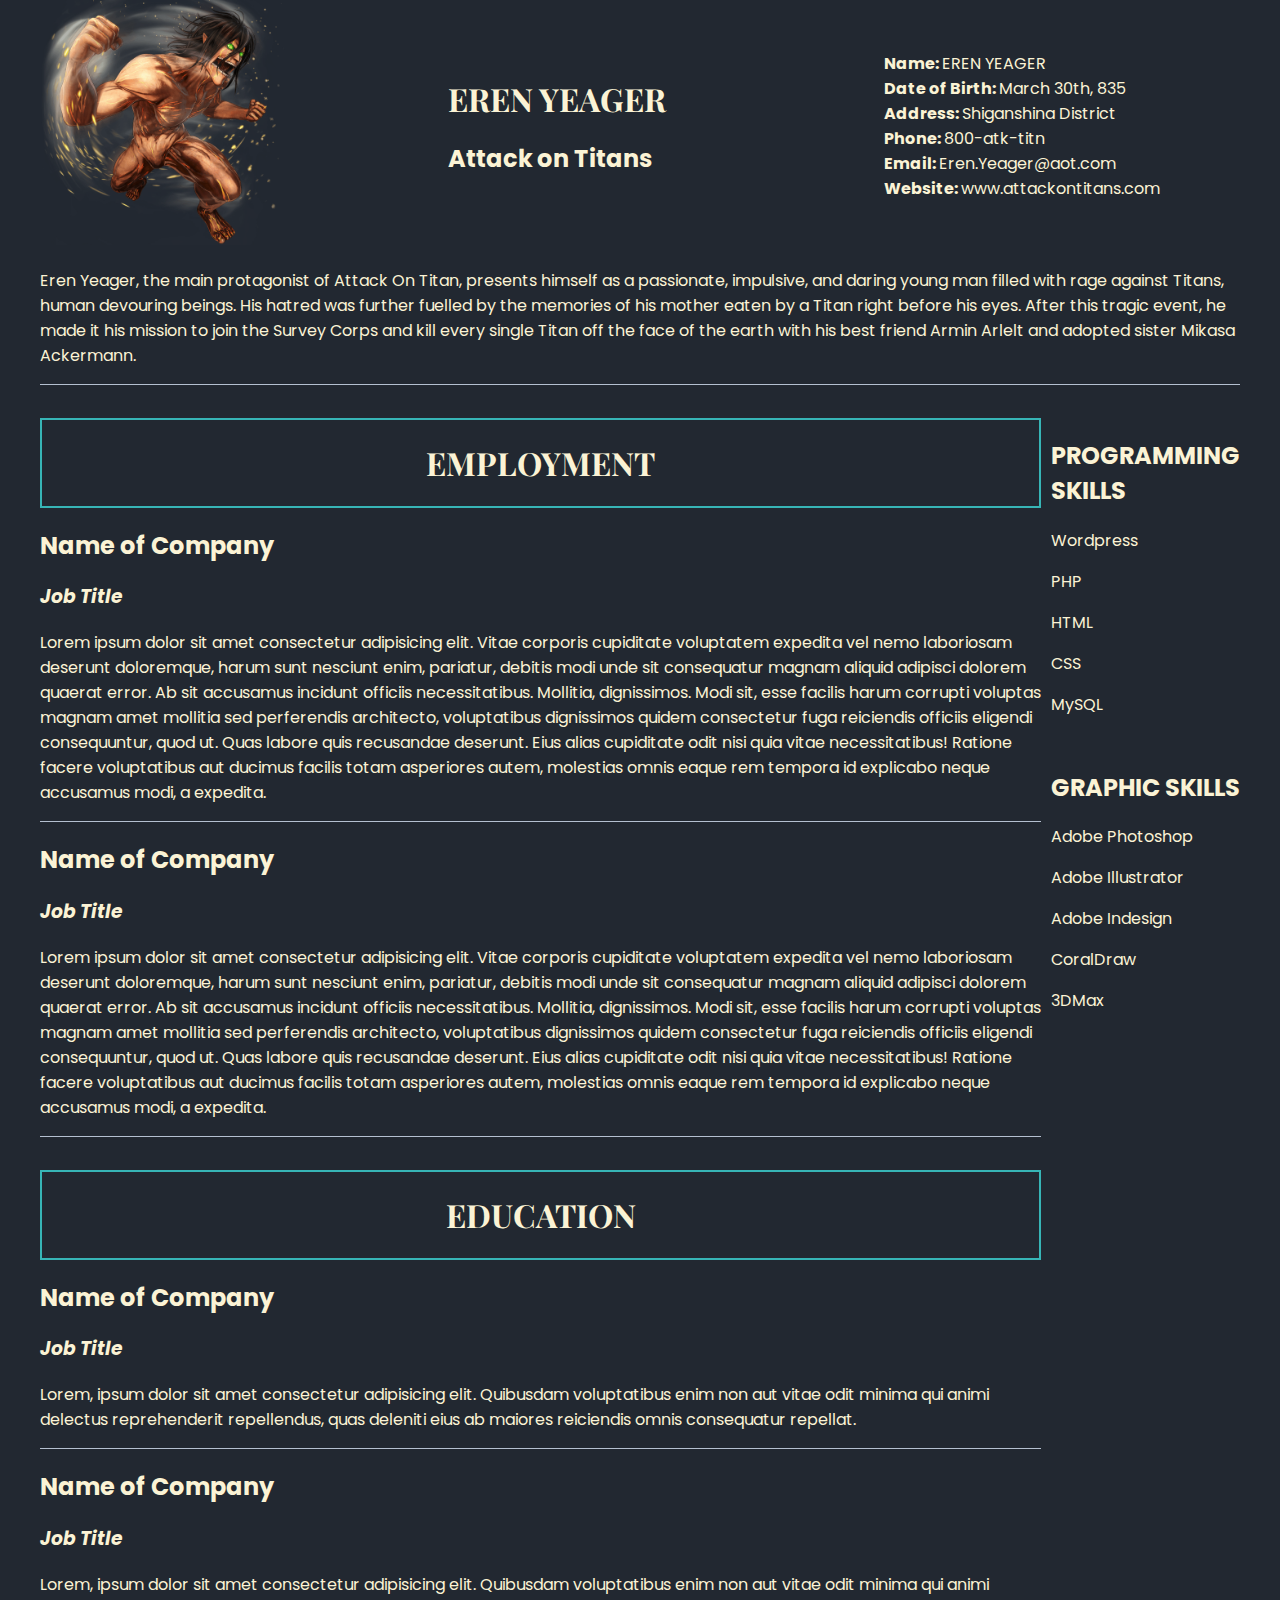
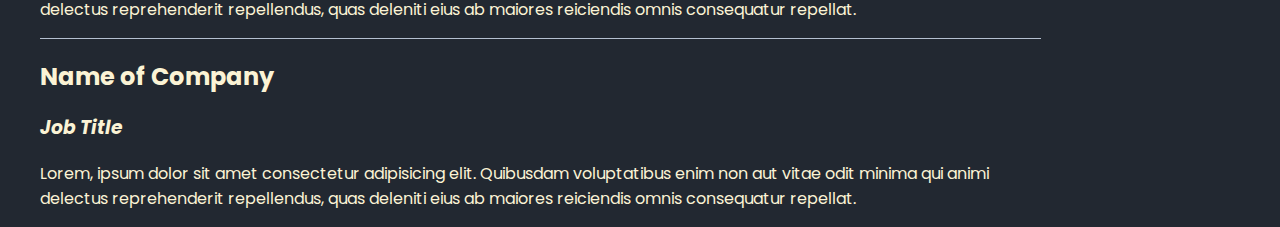
==== index.html @ 0312280b "Online-Resume" ====
<!DOCTYPE html>
<html lang="en">
  <head>
    <meta charset="UTF-8" />
    <meta name="viewport" content="width=device-width, initial-scale=1.0" />
    <link rel="preconnect" href="https://fonts.googleapis.com" />
    <link rel="preconnect" href="https://fonts.gstatic.com" crossorigin />
    <link
      href="https://fonts.googleapis.com/css2?family=Playfair+Display:ital,wght@0,400..900;1,400..900&family=Poppins:ital,wght@0,100;0,200;0,300;0,400;0,500;0,600;0,700;0,800;0,900;1,100;1,200;1,300;1,400;1,500;1,600;1,700;1,800;1,900&display=swap"
      rel="stylesheet"
    />
    <link rel="stylesheet" href="./css/styles.css" />
    <title>Employment Profile</title>
  </head>
  <body>
    <!-- Section 1 -->
    <div class="wrapper">
      <header>
        <a href="#"
          ><img
            src="./images/erenyeager3.png"
            alt="Eren Yeager Image"
        /></a>
        <div class="title">
          <h1>EREN YEAGER</h1>
          <h2>Attack on Titans</h2>
        </div>

        <nav>
          <ul>
            <li><strong>Name: </strong>EREN YEAGER</li>
            <li><strong>Date of Birth: </strong>March 30th, 835</li>
            <li><strong>Address: </strong>Shiganshina District</li>
            <li><strong>Phone: </strong>800-atk-titn</li>
            <li><strong>Email: </strong>Eren.Yeager@aot.com</li>
            <li><strong>Website: </strong>www.attackontitans.com</li>
          </ul>
        </nav>
      </header>

      <div class="description">
        <p>
          Eren Yeager, the main protagonist of Attack On Titan, presents himself
          as a passionate, impulsive, and daring young man filled with rage
          against Titans, human devouring beings. His hatred was further fuelled
          by the memories of his mother eaten by a Titan right before his eyes.
          After this tragic event, he made it his mission to join the Survey
          Corps and kill every single Titan off the face of the earth with his
          best friend Armin Arlelt and adopted sister Mikasa Ackermann.
        </p>
      </div>

      <hr >
      <br />

      <!-- Section 2 -->

      <main class="container">
        <div class="containbox">
          <div class="left-col-top">
            <div class="title2">
              <h1>EMPLOYMENT</h1>
            </div>

            <div class="sub-heading-1">
              <h2>Name of Company</h2>
              <h3><i>Job Title</i></h3>
              <p>
                Lorem ipsum dolor sit amet consectetur adipisicing elit. Vitae
                corporis cupiditate voluptatem expedita vel nemo laboriosam
                deserunt doloremque, harum sunt nesciunt enim, pariatur, debitis
                modi unde sit consequatur magnam aliquid adipisci dolorem
                quaerat error. Ab sit accusamus incidunt officiis
                necessitatibus. Mollitia, dignissimos. Modi sit, esse facilis
                harum corrupti voluptas magnam amet mollitia sed perferendis
                architecto, voluptatibus dignissimos quidem consectetur fuga
                reiciendis officiis eligendi consequuntur, quod ut. Quas labore
                quis recusandae deserunt. Eius alias cupiditate odit nisi quia
                vitae necessitatibus! Ratione facere voluptatibus aut ducimus
                facilis totam asperiores autem, molestias omnis eaque rem
                tempora id explicabo neque accusamus modi, a expedita.
              </p>
              <hr>
              <h2>Name of Company</h2>
              <h3><i>Job Title</i></h3>
              <p>
                Lorem ipsum dolor sit amet consectetur adipisicing elit. Vitae
                corporis cupiditate voluptatem expedita vel nemo laboriosam
                deserunt doloremque, harum sunt nesciunt enim, pariatur, debitis
                modi unde sit consequatur magnam aliquid adipisci dolorem
                quaerat error. Ab sit accusamus incidunt officiis
                necessitatibus. Mollitia, dignissimos. Modi sit, esse facilis
                harum corrupti voluptas magnam amet mollitia sed perferendis
                architecto, voluptatibus dignissimos quidem consectetur fuga
                reiciendis officiis eligendi consequuntur, quod ut. Quas labore
                quis recusandae deserunt. Eius alias cupiditate odit nisi quia
                vitae necessitatibus! Ratione facere voluptatibus aut ducimus
                facilis totam asperiores autem, molestias omnis eaque rem
                tempora id explicabo neque accusamus modi, a expedita.
              </p>
            </div>
          </div>
          <hr>
          <br>
          <div class="left-col-bot">
            <div class="title3">
              <h1>EDUCATION</h1>
            </div>

            <div class="sub-heading-2">
              <h2>Name of Company</h2>
              <h3><i>Job Title</i></h3>
              <p>
                Lorem, ipsum dolor sit amet consectetur adipisicing elit.
                Quibusdam voluptatibus enim non aut vitae odit minima qui animi
                delectus reprehenderit repellendus, quas deleniti eius ab
                maiores reiciendis omnis consequatur repellat.
              </p>
              <hr>
              <h2>Name of Company</h2>
              <h3><i>Job Title</i></h3>
              <p>
                Lorem, ipsum dolor sit amet consectetur adipisicing elit.
                Quibusdam voluptatibus enim non aut vitae odit minima qui animi
                delectus reprehenderit repellendus, quas deleniti eius ab
                maiores reiciendis omnis consequatur repellat.
              </p>
              <hr>
              <h2>Name of Company</h2>
              <h3><i>Job Title</i></h3>
              <p>
                Lorem, ipsum dolor sit amet consectetur adipisicing elit.
                Quibusdam voluptatibus enim non aut vitae odit minima qui animi
                delectus reprehenderit repellendus, quas deleniti eius ab
                maiores reiciendis omnis consequatur repellat.
              </p>
            </div>
          </div>
        </div>
        <div class="right-column">
        <div class="right-col-top">
          <div class="prog-skills">
            <h2>PROGRAMMING SKILLS</h2>
            <p>Wordpress</p>
            <p>PHP</p>
            <p>HTML</p>
            <p>CSS</p>
            <p>MySQL</p>
          </div>
        </div>
        <hr>
        <div class="right-col-bottom">
          <h2>GRAPHIC SKILLS</h2>
          <p>Adobe Photoshop</p>
          <p>Adobe Illustrator</p>
          <p>Adobe Indesign</p>
          <p>CoralDraw</p>
          <p>3DMax</p>
        </div>
      </div>
      </main>
    </div>
  </body>
</html>
---- css/styles.css ----
html {
  /* font-size: 62.5%; */
}

body {
  margin: auto;
  font-family: 'Poppins';
  /* background-color: #3D3B40; */
  background-color: #222831;
  color: #fbf3d5;
}

.wrapper {
  max-width: 1200px;
  margin: 0 auto;
  padding: 0 auto;
}

.container {
  display: flex;
  justify-content: center;
  align-content: center;
}

.right-column {
  display: flex;
  flex-direction: column;
  justify-content: flex-start;
  align-content: center;
  padding-left: 10px;
}

header {
  display: flex;
  justify-content: flex-start;
  align-items: center;
  }

h1 {
  font-family: 'Playfair Display';
}

img {
  max-width: 60%;
}

a {
  /* min-width: 33%; */
}

.title {
  min-width: 33%;
  float: left;
}

nav {
  min-width: 33%;
}

.title2,
.title3 {
  width: auto;
  height: auto;
  border: 2px solid #37b5b6;
  text-align: center;
  /* background-color: pink; */
  transition-property: width, height;
  transition-duration: 2s;
}
.title2:hover,
.title3:hover {
  width: auto;
  height: auto;
  border: 2px solid white;
}

hr {
  height: 1px;
  background-color: #b5c0d0;
  border: none;
}

li {
  list-style: none;
}

@media only screen and (max-width: 600px) {
  body {
    background: #222831;
    flex-direction: column;
  }

  .wrapper {
    max-width: 600px;
    margin: 0 auto;
    padding: 0 auto;
  }

  .container {
    /* width: 200px; */
  }

  h1 {
    font-size: 18px;
  }
}
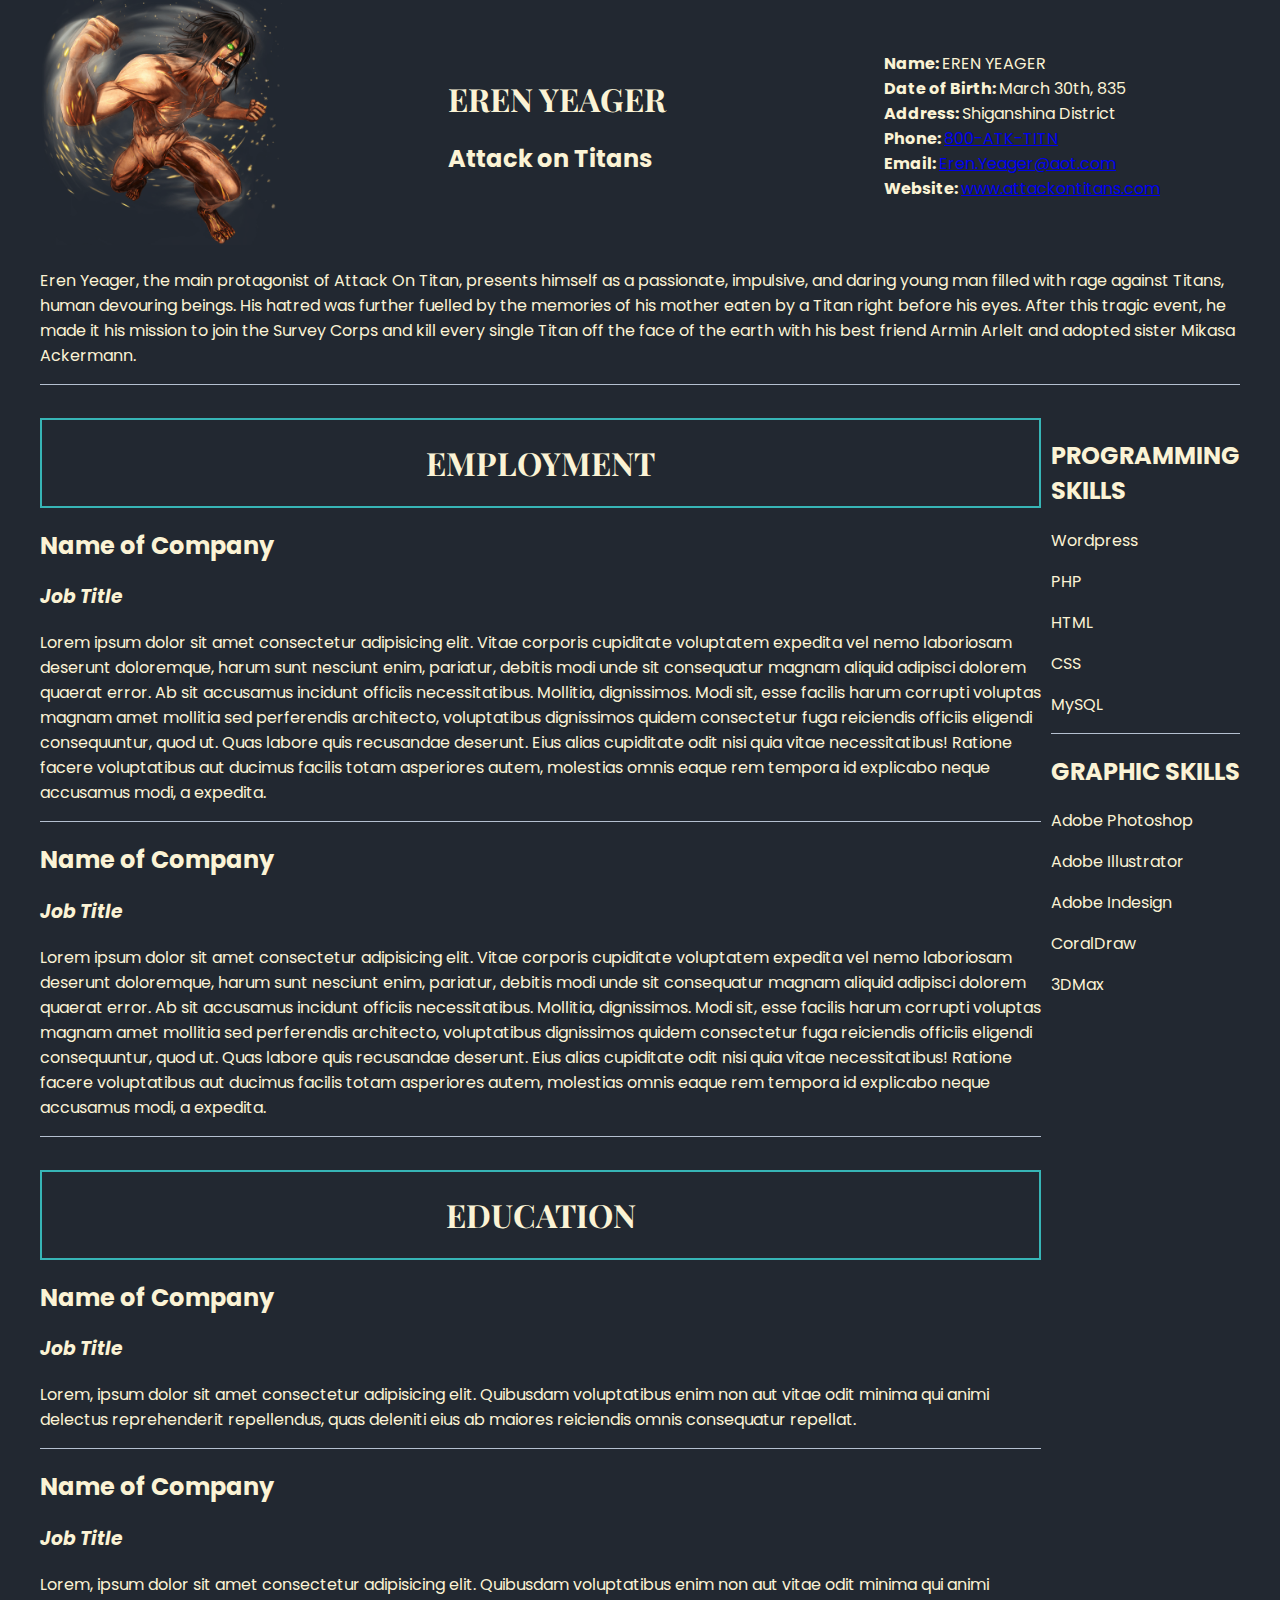
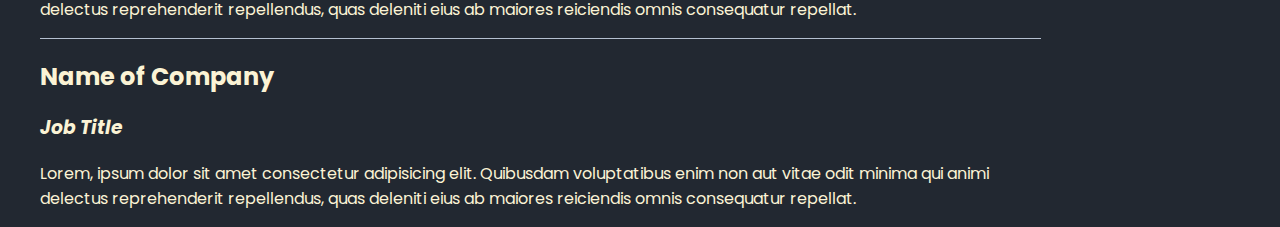
==== commit ba7e84ff: "fixed list and added proper link" ====
--- a/index.html
+++ b/index.html
@@ -31,9 +31,18 @@
             <li><strong>Name: </strong>EREN YEAGER</li>
             <li><strong>Date of Birth: </strong>March 30th, 835</li>
             <li><strong>Address: </strong>Shiganshina District</li>
-            <li><strong>Phone: </strong>800-atk-titn</li>
-            <li><strong>Email: </strong>Eren.Yeager@aot.com</li>
-            <li><strong>Website: </strong>www.attackontitans.com</li>
+            <li>
+              <strong>Phone: </strong
+              ><a href="tel:+800-atk-titn">800-ATK-TITN</a>
+            </li>
+            <li>
+              <strong>Email: </strong
+              ><a href="mailto:Eren.Yeager@aot.com">Eren.Yeager@aot.com</a>
+            </li>
+            <li>
+              <strong>Website: </strong
+              ><a href="www.attackontitans.com">www.attackontitans.com</a>
+            </li>
           </ul>
         </nav>
       </header>
@@ -156,6 +165,7 @@
           <p>Adobe Indesign</p>
           <p>CoralDraw</p>
           <p>3DMax</p>
+          
         </div>
       </div>
       </main>
--- a/css/styles.css
+++ b/css/styles.css
@@ -1,7 +1,3 @@
-html {
-  /* font-size: 62.5%; */
-}
-
 body {
   margin: auto;
   font-family: 'Poppins';
@@ -17,16 +13,17 @@
 }
 
 .container {
-  display: flex;
-  justify-content: center;
-  align-content: center;
+    display: flex;
+    /* flex: 2; */
+    /* justify-content: center; */
+  /* align-content: center; */
 }
 
 .right-column {
-  display: flex;
+  /* display: flex;
   flex-direction: column;
   justify-content: flex-start;
-  align-content: center;
+  /* align-content: center; */
   padding-left: 10px;
 }
 
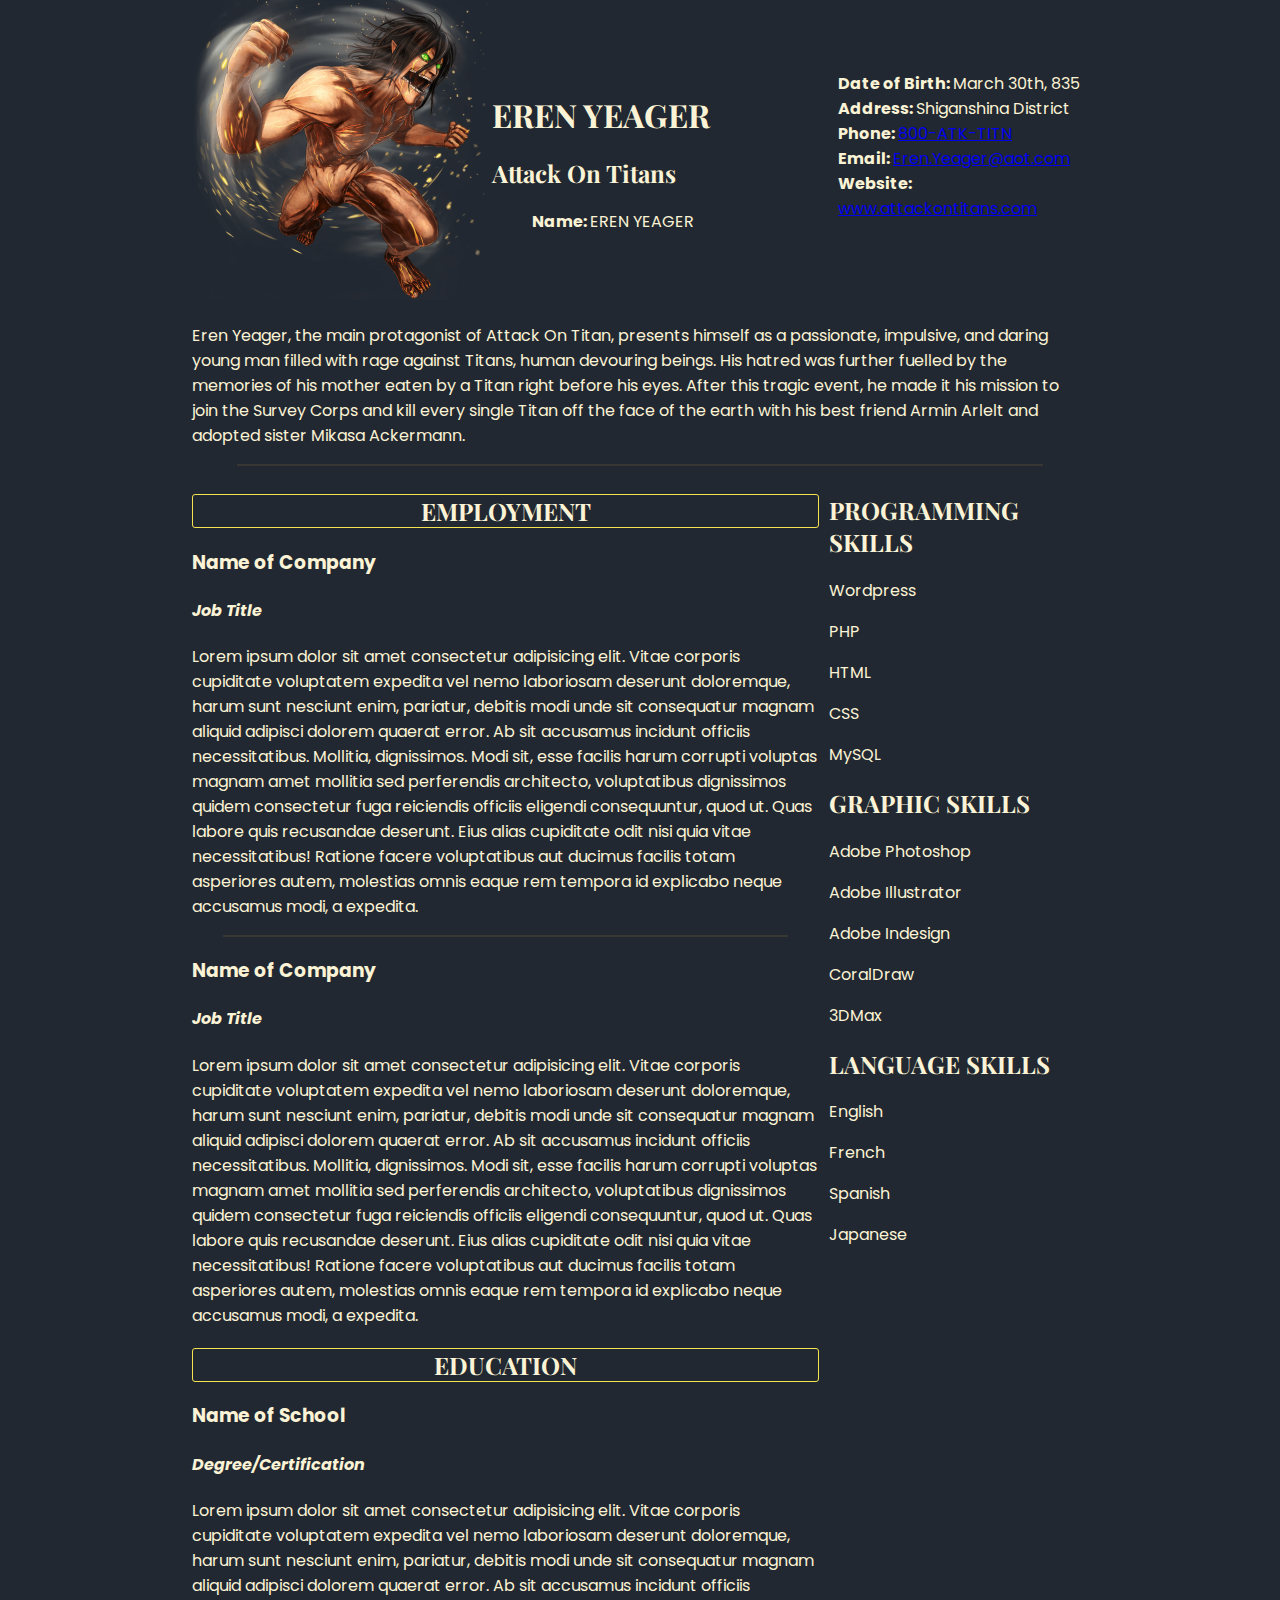
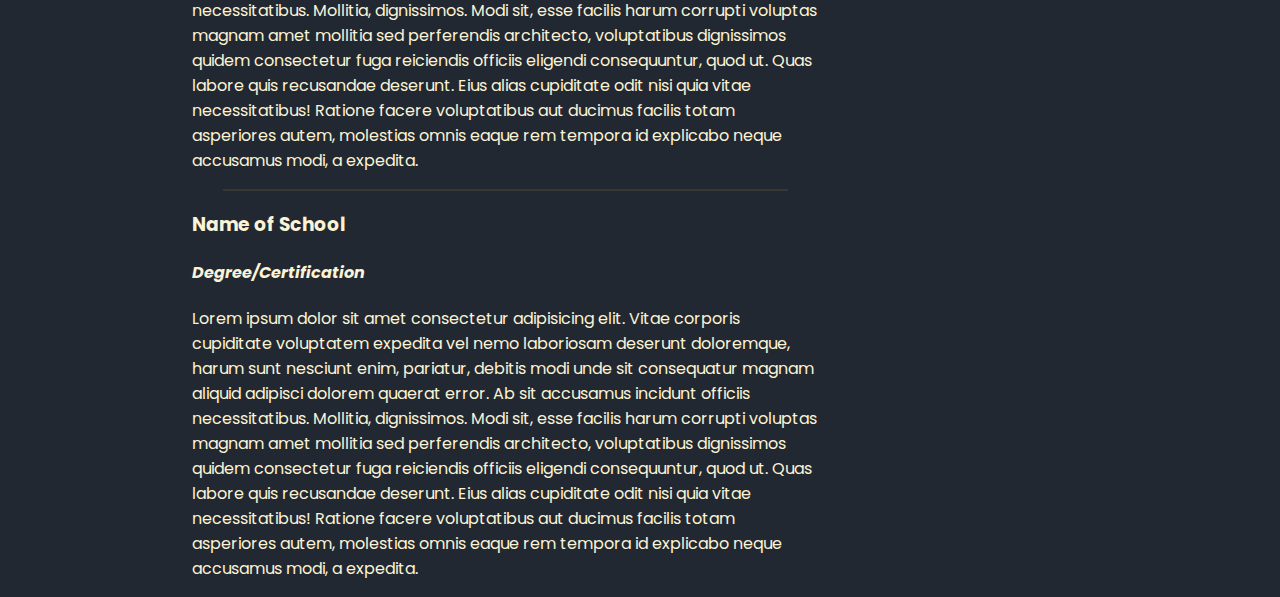
==== commit d695e092: "Removed revised html and css style 2, cleaner code to final project" ====
--- a/index.html
+++ b/index.html
@@ -3,172 +3,166 @@
   <head>
     <meta charset="UTF-8" />
     <meta name="viewport" content="width=device-width, initial-scale=1.0" />
-    <link rel="preconnect" href="https://fonts.googleapis.com" />
-    <link rel="preconnect" href="https://fonts.gstatic.com" crossorigin />
+    <link rel="stylesheet" href="./css/styles.css" />
+
     <link
       href="https://fonts.googleapis.com/css2?family=Playfair+Display:ital,wght@0,400..900;1,400..900&family=Poppins:ital,wght@0,100;0,200;0,300;0,400;0,500;0,600;0,700;0,800;0,900;1,100;1,200;1,300;1,400;1,500;1,600;1,700;1,800;1,900&display=swap"
       rel="stylesheet"
     />
-    <link rel="stylesheet" href="./css/styles.css" />
-    <title>Employment Profile</title>
+
+    <title>Resume</title>
   </head>
   <body>
-    <!-- Section 1 -->
-    <div class="wrapper">
-      <header>
-        <a href="#"
-          ><img
-            src="./images/erenyeager3.png"
-            alt="Eren Yeager Image"
-        /></a>
-        <div class="title">
+    <header class="primary-header">
+      <div class="flex-container">
+        <div class="logo">
+          <a href="#"
+            ><img src="./images/erenyeager3.png" alt="EREN YEAGER"
+          /></a>
+        </div>
+        <div class="name-sub-desc">
           <h1>EREN YEAGER</h1>
-          <h2>Attack on Titans</h2>
+          <h2>Attack On Titans</h2>
+
+          <article class="primary-navigation">
+            <ul>
+              <li><strong>Name: </strong>EREN YEAGER</li>
+              <li><strong>Date of Birth: </strong>March 30th, 835</li>
+              <li><strong>Address: </strong>Shiganshina District</li>
+              <li>
+                <strong>Phone: </strong
+                ><a href="tel:+800-atk-titn">800-ATK-TITN</a>
+              </li>
+              <li>
+                <strong>Email: </strong
+                ><a href="mailto:Eren.Yeager@aot.com">Eren.Yeager@aot.com</a>
+              </li>
+              <li>
+                <strong>Website: </strong
+                ><a href="www.attackontitans.com">www.attackontitans.com</a>
+              </li>
+            </ul>
+          </article>
         </div>
+      </div>
+    </header>
 
-        <nav>
-          <ul>
-            <li><strong>Name: </strong>EREN YEAGER</li>
-            <li><strong>Date of Birth: </strong>March 30th, 835</li>
-            <li><strong>Address: </strong>Shiganshina District</li>
-            <li>
-              <strong>Phone: </strong
-              ><a href="tel:+800-atk-titn">800-ATK-TITN</a>
-            </li>
-            <li>
-              <strong>Email: </strong
-              ><a href="mailto:Eren.Yeager@aot.com">Eren.Yeager@aot.com</a>
-            </li>
-            <li>
-              <strong>Website: </strong
-              ><a href="www.attackontitans.com">www.attackontitans.com</a>
-            </li>
-          </ul>
-        </nav>
-      </header>
+    <article class="primary-desc">
+      <p class="intro">
+        Eren Yeager, the main protagonist of Attack On Titan, presents himself
+        as a passionate, impulsive, and daring young man filled with rage
+        against Titans, human devouring beings. His hatred was further fuelled
+        by the memories of his mother eaten by a Titan right before his eyes.
+        After this tragic event, he made it his mission to join the Survey Corps
+        and kill every single Titan off the face of the earth with his best
+        friend Armin Arlelt and adopted sister Mikasa Ackermann.
+      </p>
+    </article>
 
-      <div class="description">
-        <p>
-          Eren Yeager, the main protagonist of Attack On Titan, presents himself
-          as a passionate, impulsive, and daring young man filled with rage
-          against Titans, human devouring beings. His hatred was further fuelled
-          by the memories of his mother eaten by a Titan right before his eyes.
-          After this tragic event, he made it his mission to join the Survey
-          Corps and kill every single Titan off the face of the earth with his
-          best friend Armin Arlelt and adopted sister Mikasa Ackermann.
-        </p>
+    <hr />
+
+    <main class="main-section">
+      <div class="employment-education">
+        <section class="employment">
+          <h2 class="employment-title">EMPLOYMENT</h2>
+          <h3>Name of Company</h3>
+          <h4 class="emp-font">Job Title</h4>
+          <p>
+            Lorem ipsum dolor sit amet consectetur adipisicing elit. Vitae
+            corporis cupiditate voluptatem expedita vel nemo laboriosam deserunt
+            doloremque, harum sunt nesciunt enim, pariatur, debitis modi unde
+            sit consequatur magnam aliquid adipisci dolorem quaerat error. Ab
+            sit accusamus incidunt officiis necessitatibus. Mollitia,
+            dignissimos. Modi sit, esse facilis harum corrupti voluptas magnam
+            amet mollitia sed perferendis architecto, voluptatibus dignissimos
+            quidem consectetur fuga reiciendis officiis eligendi consequuntur,
+            quod ut. Quas labore quis recusandae deserunt. Eius alias cupiditate
+            odit nisi quia vitae necessitatibus! Ratione facere voluptatibus aut
+            ducimus facilis totam asperiores autem, molestias omnis eaque rem
+            tempora id explicabo neque accusamus modi, a expedita.
+          </p>
+
+          <hr />
+
+          <h3>Name of Company</h3>
+          <h4 class="emp-font">Job Title</h4>
+          <p>
+            Lorem ipsum dolor sit amet consectetur adipisicing elit. Vitae
+            corporis cupiditate voluptatem expedita vel nemo laboriosam deserunt
+            doloremque, harum sunt nesciunt enim, pariatur, debitis modi unde
+            sit consequatur magnam aliquid adipisci dolorem quaerat error. Ab
+            sit accusamus incidunt officiis necessitatibus. Mollitia,
+            dignissimos. Modi sit, esse facilis harum corrupti voluptas magnam
+            amet mollitia sed perferendis architecto, voluptatibus dignissimos
+            quidem consectetur fuga reiciendis officiis eligendi consequuntur,
+            quod ut. Quas labore quis recusandae deserunt. Eius alias cupiditate
+            odit nisi quia vitae necessitatibus! Ratione facere voluptatibus aut
+            ducimus facilis totam asperiores autem, molestias omnis eaque rem
+            tempora id explicabo neque accusamus modi, a expedita.
+          </p>
+        </section>
+
+        <section class="education">
+          <h2 class="education-title">EDUCATION</h2>
+          <h3>Name of School</h3>
+          <h4 class="edu-font">Degree/Certification</h4>
+          <p>
+            Lorem ipsum dolor sit amet consectetur adipisicing elit. Vitae
+            corporis cupiditate voluptatem expedita vel nemo laboriosam deserunt
+            doloremque, harum sunt nesciunt enim, pariatur, debitis modi unde
+            sit consequatur magnam aliquid adipisci dolorem quaerat error. Ab
+            sit accusamus incidunt officiis necessitatibus. Mollitia,
+            dignissimos. Modi sit, esse facilis harum corrupti voluptas magnam
+            amet mollitia sed perferendis architecto, voluptatibus dignissimos
+            quidem consectetur fuga reiciendis officiis eligendi consequuntur,
+            quod ut. Quas labore quis recusandae deserunt. Eius alias cupiditate
+            odit nisi quia vitae necessitatibus! Ratione facere voluptatibus aut
+            ducimus facilis totam asperiores autem, molestias omnis eaque rem
+            tempora id explicabo neque accusamus modi, a expedita.
+          </p>
+
+          <hr />
+
+          <h3>Name of School</h3>
+          <h4 class="edu-font">Degree/Certification</h4>
+          <p>
+            Lorem ipsum dolor sit amet consectetur adipisicing elit. Vitae
+            corporis cupiditate voluptatem expedita vel nemo laboriosam deserunt
+            doloremque, harum sunt nesciunt enim, pariatur, debitis modi unde
+            sit consequatur magnam aliquid adipisci dolorem quaerat error. Ab
+            sit accusamus incidunt officiis necessitatibus. Mollitia,
+            dignissimos. Modi sit, esse facilis harum corrupti voluptas magnam
+            amet mollitia sed perferendis architecto, voluptatibus dignissimos
+            quidem consectetur fuga reiciendis officiis eligendi consequuntur,
+            quod ut. Quas labore quis recusandae deserunt. Eius alias cupiditate
+            odit nisi quia vitae necessitatibus! Ratione facere voluptatibus aut
+            ducimus facilis totam asperiores autem, molestias omnis eaque rem
+            tempora id explicabo neque accusamus modi, a expedita.
+          </p>
+        </section>
       </div>
 
-      <hr >
-      <br />
+      <aside class="skills-list">
+        <h2>PROGRAMMING SKILLS</h2>
+        <p>Wordpress</p>
+        <p>PHP</p>
+        <p>HTML</p>
+        <p>CSS</p>
+        <p>MySQL</p>
 
-      <!-- Section 2 -->
+        <h2>GRAPHIC SKILLS</h2>
+        <p>Adobe Photoshop</p>
+        <p>Adobe Illustrator</p>
+        <p>Adobe Indesign</p>
+        <p>CoralDraw</p>
+        <p>3DMax</p>
 
-      <main class="container">
-        <div class="containbox">
-          <div class="left-col-top">
-            <div class="title2">
-              <h1>EMPLOYMENT</h1>
-            </div>
-
-            <div class="sub-heading-1">
-              <h2>Name of Company</h2>
-              <h3><i>Job Title</i></h3>
-              <p>
-                Lorem ipsum dolor sit amet consectetur adipisicing elit. Vitae
-                corporis cupiditate voluptatem expedita vel nemo laboriosam
-                deserunt doloremque, harum sunt nesciunt enim, pariatur, debitis
-                modi unde sit consequatur magnam aliquid adipisci dolorem
-                quaerat error. Ab sit accusamus incidunt officiis
-                necessitatibus. Mollitia, dignissimos. Modi sit, esse facilis
-                harum corrupti voluptas magnam amet mollitia sed perferendis
-                architecto, voluptatibus dignissimos quidem consectetur fuga
-                reiciendis officiis eligendi consequuntur, quod ut. Quas labore
-                quis recusandae deserunt. Eius alias cupiditate odit nisi quia
-                vitae necessitatibus! Ratione facere voluptatibus aut ducimus
-                facilis totam asperiores autem, molestias omnis eaque rem
-                tempora id explicabo neque accusamus modi, a expedita.
-              </p>
-              <hr>
-              <h2>Name of Company</h2>
-              <h3><i>Job Title</i></h3>
-              <p>
-                Lorem ipsum dolor sit amet consectetur adipisicing elit. Vitae
-                corporis cupiditate voluptatem expedita vel nemo laboriosam
-                deserunt doloremque, harum sunt nesciunt enim, pariatur, debitis
-                modi unde sit consequatur magnam aliquid adipisci dolorem
-                quaerat error. Ab sit accusamus incidunt officiis
-                necessitatibus. Mollitia, dignissimos. Modi sit, esse facilis
-                harum corrupti voluptas magnam amet mollitia sed perferendis
-                architecto, voluptatibus dignissimos quidem consectetur fuga
-                reiciendis officiis eligendi consequuntur, quod ut. Quas labore
-                quis recusandae deserunt. Eius alias cupiditate odit nisi quia
-                vitae necessitatibus! Ratione facere voluptatibus aut ducimus
-                facilis totam asperiores autem, molestias omnis eaque rem
-                tempora id explicabo neque accusamus modi, a expedita.
-              </p>
-            </div>
-          </div>
-          <hr>
-          <br>
-          <div class="left-col-bot">
-            <div class="title3">
-              <h1>EDUCATION</h1>
-            </div>
-
-            <div class="sub-heading-2">
-              <h2>Name of Company</h2>
-              <h3><i>Job Title</i></h3>
-              <p>
-                Lorem, ipsum dolor sit amet consectetur adipisicing elit.
-                Quibusdam voluptatibus enim non aut vitae odit minima qui animi
-                delectus reprehenderit repellendus, quas deleniti eius ab
-                maiores reiciendis omnis consequatur repellat.
-              </p>
-              <hr>
-              <h2>Name of Company</h2>
-              <h3><i>Job Title</i></h3>
-              <p>
-                Lorem, ipsum dolor sit amet consectetur adipisicing elit.
-                Quibusdam voluptatibus enim non aut vitae odit minima qui animi
-                delectus reprehenderit repellendus, quas deleniti eius ab
-                maiores reiciendis omnis consequatur repellat.
-              </p>
-              <hr>
-              <h2>Name of Company</h2>
-              <h3><i>Job Title</i></h3>
-              <p>
-                Lorem, ipsum dolor sit amet consectetur adipisicing elit.
-                Quibusdam voluptatibus enim non aut vitae odit minima qui animi
-                delectus reprehenderit repellendus, quas deleniti eius ab
-                maiores reiciendis omnis consequatur repellat.
-              </p>
-            </div>
-          </div>
-        </div>
-        <div class="right-column">
-        <div class="right-col-top">
-          <div class="prog-skills">
-            <h2>PROGRAMMING SKILLS</h2>
-            <p>Wordpress</p>
-            <p>PHP</p>
-            <p>HTML</p>
-            <p>CSS</p>
-            <p>MySQL</p>
-          </div>
-        </div>
-        <hr>
-        <div class="right-col-bottom">
-          <h2>GRAPHIC SKILLS</h2>
-          <p>Adobe Photoshop</p>
-          <p>Adobe Illustrator</p>
-          <p>Adobe Indesign</p>
-          <p>CoralDraw</p>
-          <p>3DMax</p>
-          
-        </div>
-      </div>
-      </main>
-    </div>
+        <h2>LANGUAGE SKILLS</h2>
+        <p>English</p>
+        <p>French</p>
+        <p>Spanish</p>
+        <p>Japanese</p>
+      </aside>
+    </main>
   </body>
 </html>
--- a/css/styles.css
+++ b/css/styles.css
@@ -1,84 +1,94 @@
+*{
+  box-sizing: border-box;
+}
+
 body {
-  margin: auto;
-  font-family: 'Poppins';
-  /* background-color: #3D3B40; */
+  margin: 0 auto;
+  padding: 0 auto;
   background-color: #222831;
   color: #fbf3d5;
+  font-family: Poppins;
+  max-width: 70%;
 }
 
-.wrapper {
-  max-width: 1200px;
-  margin: 0 auto;
-  padding: 0 auto;
+/* HEADER  */
+
+.flex-container {
+  width: 100%;
+  display: flex;
+  justify-content: center;
+  align-items: center;
 }
 
-.container {
-    display: flex;
-    /* flex: 2; */
-    /* justify-content: center; */
-  /* align-content: center; */
+
+.item {
+  width: 100%;
+  height: 0 auto;
 }
 
-.right-column {
-  /* display: flex;
-  flex-direction: column;
-  justify-content: flex-start;
-  /* align-content: center; */
-  padding-left: 10px;
+img {
+  margin: 0 auto;
+  max-width: 300px;
+  max-height: 300px;
 }
 
-header {
+.name-sub-desc {
+  columns: 2;
+  justify-content: center;
+}
+
+.primary-navigation {
+  align-items: flex-end;
+  padding-left: 50;
+}
+
+li {
+  list-style-type: none;
+}
+
+/* MAIN SECTION */
+
+.main-section {
+  width: 100%;
   display: flex;
-  justify-content: flex-start;
-  align-items: center;
-  }
+  flex-wrap: wrap;
+}
 
-h1 {
+.employment-education {
+  
+  width: 70%;
+}
+
+aside {
+  width: 30%;
+  padding-left: 10px;
+  
+}
+
+.employment-title,
+.education-title {
+  border: 1px solid #f4e451;
+  border-radius: 3px;
+  text-align: center;
+}
+
+h1,
+h2 {
   font-family: 'Playfair Display';
 }
 
-img {
-  max-width: 60%;
+.edu-font {
+  font-style: italic;
 }
-
-a {
-  /* min-width: 33%; */
-}
-
-.title {
-  min-width: 33%;
-  float: left;
-}
-
-nav {
-  min-width: 33%;
-}
-
-.title2,
-.title3 {
-  width: auto;
-  height: auto;
-  border: 2px solid #37b5b6;
-  text-align: center;
-  /* background-color: pink; */
-  transition-property: width, height;
-  transition-duration: 2s;
-}
-.title2:hover,
-.title3:hover {
-  width: auto;
-  height: auto;
-  border: 2px solid white;
+.emp-font {
+  font-style: italic;
 }
 
 hr {
-  height: 1px;
-  background-color: #b5c0d0;
+  height: 2px;
+  background-color: rgba(255, 201, 74, 0.1);
   border: none;
-}
-
-li {
-  list-style: none;
+  width: 90%;
 }
 
 @media only screen and (max-width: 600px) {
